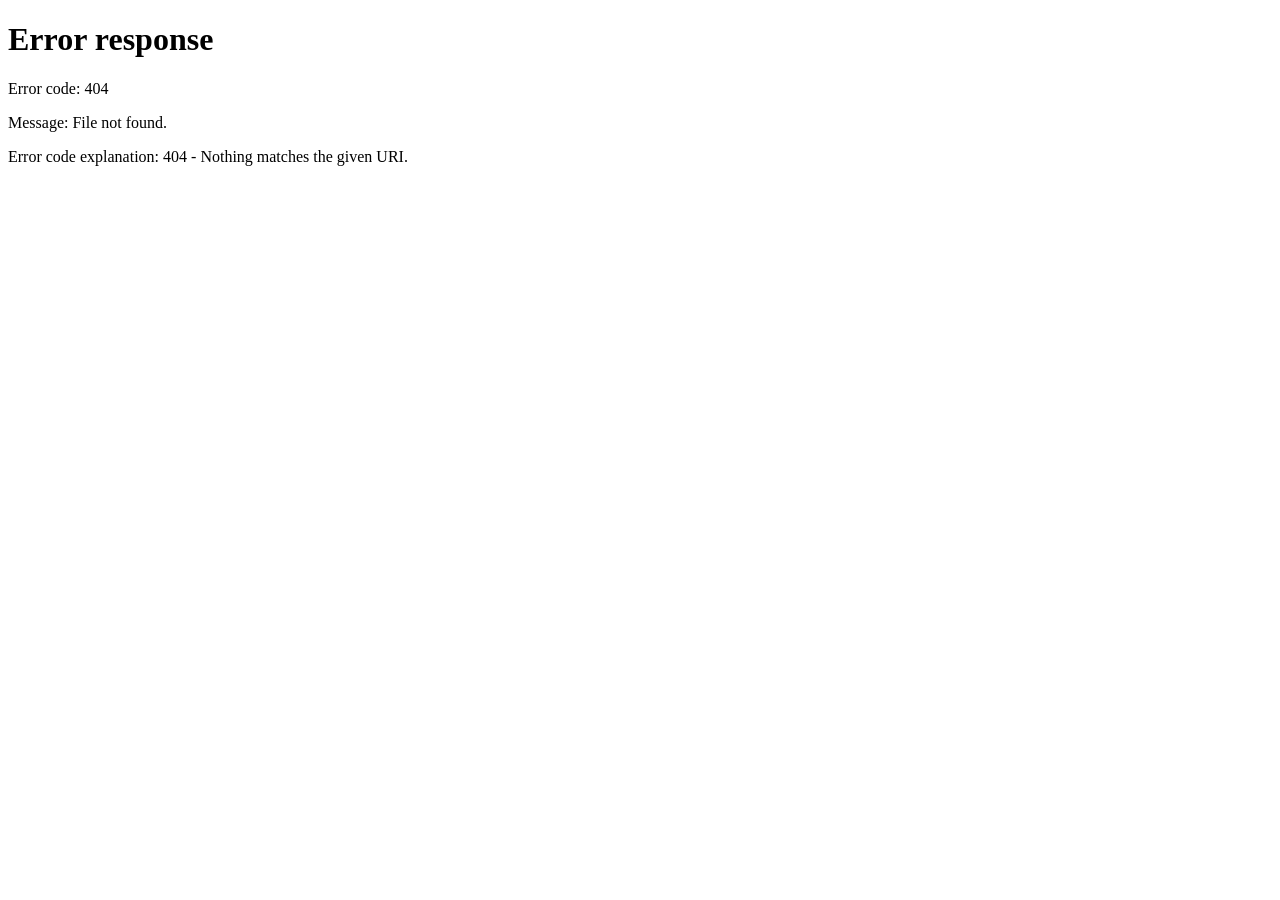
==== admin.html @ 036dee10 "INTIAL COMMIT" ====
<!DOCTYPE html>
<html lang="en">
<head>
  <meta charset="UTF-8" />
  <meta name="viewport" content="width=device-width, initial-scale=1.0"/>
  <title>NexaBank | Admin Dashboard</title>
  <link rel="stylesheet" href="admin.css" />
  <link href="https://fonts.googleapis.com/css2?family=Inter:wght@300;400;500;600;700&display=swap" rel="stylesheet"/>
</head>
<body>

  <!-- SIDEBAR -->
  <div class="sidebar">
    <div class="brand">
      <div class="logo">N</div>
      <span>NexaBank</span>
    </div>
    <div class="admin-badge">ADMIN PANEL</div>
    <div class="admin-name" id="adminName">Welcome, Admin</div>

    <nav>
      <button class="nav-btn active" onclick="showSection('dashboard', this)">📊 Dashboard</button>
      <button class="nav-btn" onclick="showSection('members', this)">👥 All Members</button>
      <button class="nav-btn" onclick="showSection('addMember', this)">➕ Add Member</button>
      <button class="nav-btn" onclick="showSection('deleteMember', this)">🗑️ Delete Member</button>
      <button class="nav-btn" onclick="showSection('searchMember', this)">🔍 Search Member</button>
      <button class="nav-btn" onclick="showSection('loans', this)">💰 Manage Loans</button>
      <button class="nav-btn" onclick="showSection('report', this)">📄 Branch Report</button>
    </nav>

    <button class="logout-btn" onclick="logout()">🚪 Logout</button>
  </div>

  <!-- MAIN CONTENT -->
  <div class="main">

    <!-- DASHBOARD SECTION -->
    <div id="dashboard" class="section active">
      <h2>Dashboard Overview</h2>
      <div class="cards">
        <div class="card purple">
          <p>Total Members</p>
          <h3 id="totalMembers">0</h3>
        </div>
        <div class="card blue">
          <p>Pending Loans</p>
          <h3 id="totalLoans">0</h3>
        </div>
        <div class="card green">
          <p>Total Transactions</p>
          <h3 id="totalTxns">0</h3>
        </div>
        <div class="card orange">
          <p>Total Admins</p>
          <h3>4</h3>
        </div>
      </div>
    </div>

    <!-- ALL MEMBERS SECTION -->
    <div id="members" class="section">
      <h2>All Member Accounts</h2>
      <div class="table-wrap">
        <table>
          <thead>
            <tr>
              <th>Name</th>
              <th>ID</th>
              <th>Balance (₹)</th>
            </tr>
          </thead>
          <tbody id="membersTable"></tbody>
        </table>
      </div>
    </div>

    <!-- ADD MEMBER SECTION -->
    <div id="addMember" class="section">
      <h2>Add New Member</h2>
      <div class="form-box">
        <div class="input-group">
          <label>Full Name</label>
          <input type="text" id="newName" placeholder="Enter member name" />
        </div>
        <div class="input-group">
          <label>Account ID</label>
          <input type="number" id="newId" placeholder="Enter unique ID" />
        </div>
        <div class="input-group">
          <label>Password</label>
          <input type="text" id="newPassword" placeholder="Set password" />
        </div>
        <div class="input-group">
          <label>Initial Balance (₹)</label>
          <input type="number" id="newBalance" placeholder="Enter starting balance" />
        </div>
        <button class="btn-action" onclick="handleAddMember()">Create Account</button>
        <p class="msg" id="addMsg"></p>
      </div>
    </div>

    <!-- DELETE MEMBER SECTION -->
    <div id="deleteMember" class="section">
      <h2>Delete Member Account</h2>
      <div class="form-box">
        <div class="input-group">
          <label>Member Account ID</label>
          <input type="number" id="deleteId" placeholder="Enter ID to delete" />
        </div>
        <button class="btn-action danger" onclick="handleDeleteMember()">Delete Account</button>
        <p class="msg" id="deleteMsg"></p>
      </div>
    </div>

    <!-- SEARCH SECTION -->
    <div id="searchMember" class="section">
      <h2>Search Member</h2>
      <div class="form-box">
        <div class="tab-group">
          <button class="tab active" onclick="switchSearch('id', this)">Search by ID</button>
          <button class="tab" onclick="switchSearch('name', this)">Search by Name</button>
        </div>
        <div id="searchById">
          <div class="input-group">
            <label>Account ID</label>
            <input type="number" id="searchId" placeholder="Enter account ID" />
          </div>
          <button class="btn-action" onclick="handleSearchById()">Search</button>
        </div>
        <div id="searchByName" class="hidden">
          <div class="input-group">
            <label>Member Name</label>
            <input type="text" id="searchName" placeholder="Enter member name" />
          </div>
          <button class="btn-action" onclick="handleSearchByName()">Search</button>
        </div>
        <div class="result-box" id="searchResult"></div>
      </div>
    </div>

    <!-- LOANS SECTION -->
    <div id="loans" class="section">
      <h2>Manage Loan Applications</h2>
      <div id="loansList"></div>
    </div>

    <!-- REPORT SECTION -->
    <div id="report" class="section">
      <h2>Branch Report</h2>
      <button class="btn-action" onclick="generateReport()">Generate Report</button>
      <div id="reportContent" style="margin-top:20px;"></div>
    </div>

  </div>

  <script src="bank.js"></script>
  <script>
    // ── ON PAGE LOAD ──
    window.onload = function () {
      const admin = getLoggedInAdmin();
      if (!admin) { window.location.href = 'index.html'; return; }
      document.getElementById('adminName').textContent = admin.name;
      document.getElementById('totalMembers').textContent = getAllMembers().length;
      document.getElementById('totalLoans').textContent = getAllLoans().length;
      document.getElementById('totalTxns').textContent = getAllTransactions().length;
      loadMembersTable();
    }

    // ── SECTION SWITCHING ──
    function showSection(id, btn) {
      document.querySelectorAll('.section').forEach(s => s.classList.remove('active'));
      document.querySelectorAll('.nav-btn').forEach(b => b.classList.remove('active'));
      document.getElementById(id).classList.add('active');
      btn.classList.add('active');
      if (id === 'loans') loadLoans();
    }

    // ── LOAD MEMBERS TABLE ──
    function loadMembersTable() {
      const tbody = document.getElementById('membersTable');
      tbody.innerHTML = '';
      getAllMembers().forEach(m => {
        tbody.innerHTML += `<tr>
          <td>${m.name}</td>
          <td>${m.id}</td>
          <td>₹${m.balance.toLocaleString()}</td>
        </tr>`;
      });
    }

    // ── ADD MEMBER ──
    function handleAddMember() {
      const name = document.getElementById('newName').value;
      const id = document.getElementById('newId').value;
      const password = document.getElementById('newPassword').value;
      const balance = document.getElementById('newBalance').value;
      const msg = document.getElementById('addMsg');

      if (!name || !id || !password || !balance) {
        showMsg(msg, 'All fields are required!', false); return;
      }
      const result = createMember(name, id, password, balance);
      if (result.success) {
        showMsg(msg, 'Member account created successfully!', true);
        document.getElementById('totalMembers').textContent = getAllMembers().length;
      } else {
        showMsg(msg, result.msg, false);
      }
    }

    // ── DELETE MEMBER ──
    function handleDeleteMember() {
      const id = document.getElementById('deleteId').value;
      const msg = document.getElementById('deleteMsg');
      if (!id) { showMsg(msg, 'Please enter an ID!', false); return; }
      const result = deleteMember(id);
      if (result.success) {
        showMsg(msg, 'Account deleted successfully!', true);
        document.getElementById('totalMembers').textContent = getAllMembers().length;
      } else {
        showMsg(msg, result.msg, false);
      }
    }

    // ── SEARCH ──
    function switchSearch(type, btn) {
      document.querySelectorAll('.tab').forEach(t => t.classList.remove('active'));
      btn.classList.add('active');
      document.getElementById('searchById').classList.add('hidden');
      document.getElementById('searchByName').classList.add('hidden');
      document.getElementById('search' + (type === 'id' ? 'ById' : 'ByName')).classList.remove('hidden');
      document.getElementById('searchResult').innerHTML = '';
    }

    function handleSearchById() {
      const id = document.getElementById('searchId').value;
      const m = searchById(id);
      const box = document.getElementById('searchResult');
      if (m) {
        box.innerHTML = `<div class="result-card">
          <p><span>Name:</span> ${m.name}</p>
          <p><span>ID:</span> ${m.id}</p>
          <p><span>Balance:</span> ₹${m.balance.toLocaleString()}</p>
        </div>`;
      } else {
        box.innerHTML = `<p class="error-msg">No account found with this ID.</p>`;
      }
    }

    function handleSearchByName() {
      const name = document.getElementById('searchName').value;
      const m = searchByName(name);
      const box = document.getElementById('searchResult');
      if (m) {
        box.innerHTML = `<div class="result-card">
          <p><span>Name:</span> ${m.name}</p>
          <p><span>ID:</span> ${m.id}</p>
          <p><span>Balance:</span> ₹${m.balance.toLocaleString()}</p>
        </div>`;
      } else {
        box.innerHTML = `<p class="error-msg">No account found with this name.</p>`;
      }
    }

    // ── LOANS ──
    function loadLoans() {
      const loans = getAllLoans();
      const box = document.getElementById('loansList');
      if (loans.length === 0) {
        box.innerHTML = '<p class="empty-msg">No pending loan applications.</p>'; return;
      }
      box.innerHTML = loans.map(l => `
        <div class="loan-card">
          <div>
            <p class="loan-name">${l.name}</p>
            <p class="loan-detail">ID: ${l.id} &nbsp;|&nbsp; Amount: ₹${l.amount.toLocaleString()}</p>
          </div>
          <div class="loan-actions">
            <button class="btn-approve" onclick="handleApproveLoan(${l.id})">Approve</button>
            <button class="btn-reject" onclick="handleRejectLoan(${l.id})">Reject</button>
          </div>
        </div>`).join('');
    }

    function handleApproveLoan(id) {
      const result = approveLoan(id);
      alert(result.success ? 'Loan approved! Balance updated.' : result.msg);
      loadLoans();
      document.getElementById('totalLoans').textContent = getAllLoans().length;
    }

    function handleRejectLoan(id) {
      const result = rejectLoan(id);
      alert(result.success ? 'Loan application rejected.' : result.msg);
      loadLoans();
      document.getElementById('totalLoans').textContent = getAllLoans().length;
    }

    // ── REPORT ──
    function generateReport() {
      const members = getAllMembers();
      const loans = getAllLoans();
      const txns = getAllTransactions();
      let html = `<h3>Members (${members.length})</h3><div class="table-wrap"><table>
        <thead><tr><th>Name</th><th>ID</th><th>Balance</th></tr></thead><tbody>
        ${members.map(m => `<tr><td>${m.name}</td><td>${m.id}</td><td>₹${m.balance.toLocaleString()}</td></tr>`).join('')}
        </tbody></table></div>
        <h3 style="margin-top:24px;">Pending Loans (${loans.length})</h3>
        ${loans.length === 0 ? '<p class="empty-msg">None</p>' : loans.map(l => `<div class="result-card"><p>${l.name} — ₹${l.amount.toLocaleString()}</p></div>`).join('')}
        <h3 style="margin-top:24px;">Transactions (${txns.length})</h3>
        ${txns.length === 0 ? '<p class="empty-msg">None</p>' : txns.map(t => `<div class="result-card"><p>${t.sender_name} → ${t.receiver_name} : ₹${t.amount.toLocaleString()}</p></div>`).join('')}`;
      document.getElementById('reportContent').innerHTML = html;
    }

    // ── HELPERS ──
    function showMsg(el, text, success) {
      el.textContent = text;
      el.style.color = success ? '#4ade80' : '#f87171';
    }

    function logout() {
  sessionStorage.removeItem('loggedInAdmin'); // only remove login, keep data
  window.location.href = 'front_page.html';
    }
  </script>
</body>
</html>
---- admin.css ----
* { margin: 0; padding: 0; box-sizing: border-box; }

body {
  display: flex;
  min-height: 100vh;
  font-family: 'Inter', sans-serif;
  background: #0d0d0d;
  color: #fff;
}

/* ── SIDEBAR ── */
.sidebar {
  width: 240px;
  min-height: 100vh;
  background: #111;
  border-right: 1px solid #1e1e1e;
  display: flex;
  flex-direction: column;
  padding: 28px 16px;
  gap: 8px;
  position: fixed;
  top: 0; left: 0; bottom: 0;
}

.brand {
  display: flex;
  align-items: center;
  gap: 10px;
  margin-bottom: 16px;
  font-size: 18px;
  font-weight: 700;
}

.logo {
  width: 34px; height: 34px;
  background: linear-gradient(135deg, #6366f1, #8b5cf6);
  border-radius: 8px;
  display: flex; align-items: center; justify-content: center;
  font-weight: 700; font-size: 16px;
}

.admin-badge {
  font-size: 10px;
  font-weight: 600;
  letter-spacing: 2px;
  color: #6366f1;
  background: rgba(99,102,241,0.1);
  border-radius: 6px;
  padding: 4px 10px;
  margin-bottom: 4px;
  text-align: center;
}

.admin-name {
  font-size: 12px;
  color: #64748b;
  margin-bottom: 16px;
  text-align: center;
}

nav { display: flex; flex-direction: column; gap: 4px; flex: 1; }

.nav-btn {
  background: transparent;
  border: none;
  color: #64748b;
  padding: 10px 14px;
  border-radius: 8px;
  text-align: left;
  font-size: 13px;
  font-family: 'Inter', sans-serif;
  cursor: pointer;
  transition: all 0.2s;
}

.nav-btn:hover { background: #1a1a1a; color: #fff; }
.nav-btn.active { background: rgba(99,102,241,0.15); color: #a78bfa; font-weight: 600; }

.logout-btn {
  background: transparent;
  border: 1px solid #2a2a2a;
  color: #ef4444;
  padding: 10px 14px;
  border-radius: 8px;
  font-size: 13px;
  font-family: 'Inter', sans-serif;
  cursor: pointer;
  transition: all 0.2s;
}
.logout-btn:hover { background: rgba(239,68,68,0.1); }

/* ── MAIN ── */
.main {
  margin-left: 240px;
  flex: 1;
  padding: 36px;
}

.section { display: none; }
.section.active { display: block; }

.section h2 {
  font-size: 22px;
  font-weight: 700;
  margin-bottom: 24px;
  color: #f1f5f9;
}

/* ── CARDS ── */
.cards {
  display: grid;
  grid-template-columns: repeat(4, 1fr);
  gap: 16px;
  margin-bottom: 28px;
}

.card {
  padding: 22px 20px;
  border-radius: 14px;
  border: 1px solid #1e1e1e;
}

.card p { font-size: 12px; color: #64748b; margin-bottom: 8px; }
.card h3 { font-size: 32px; font-weight: 700; }

.card.purple { background: rgba(99,102,241,0.08); }
.card.purple h3 { color: #818cf8; }
.card.blue { background: rgba(59,130,246,0.08); }
.card.blue h3 { color: #60a5fa; }
.card.green { background: rgba(74,222,128,0.08); }
.card.green h3 { color: #4ade80; }
.card.orange { background: rgba(251,146,60,0.08); }
.card.orange h3 { color: #fb923c; }

/* ── TABLE ── */
.table-wrap {
  background: #111;
  border: 1px solid #1e1e1e;
  border-radius: 12px;
  overflow: hidden;
}

table { width: 100%; border-collapse: collapse; }
thead { background: #1a1a1a; }
th { padding: 12px 16px; text-align: left; font-size: 12px; color: #64748b; font-weight: 600; letter-spacing: 0.5px; }
td { padding: 12px 16px; font-size: 13px; border-top: 1px solid #1a1a1a; color: #cbd5e1; }
tr:hover td { background: #141414; }

/* ── FORM BOX ── */
.form-box {
  background: #111;
  border: 1px solid #1e1e1e;
  border-radius: 14px;
  padding: 28px;
  max-width: 480px;
  display: flex;
  flex-direction: column;
  gap: 16px;
}

.input-group { display: flex; flex-direction: column; gap: 6px; }
.input-group label { font-size: 12px; color: #94a3b8; font-weight: 500; }
.input-group input {
  background: #1a1a1a;
  border: 1px solid #2a2a2a;
  border-radius: 8px;
  padding: 11px 14px;
  color: #fff;
  font-size: 13px;
  font-family: 'Inter', sans-serif;
  outline: none;
  transition: border-color 0.2s;
}
.input-group input:focus { border-color: #6366f1; }
.input-group input::placeholder { color: #3f3f46; }

.btn-action {
  padding: 12px 20px;
  background: linear-gradient(135deg, #6366f1, #8b5cf6);
  border: none;
  border-radius: 8px;
  color: #fff;
  font-size: 14px;
  font-weight: 600;
  cursor: pointer;
  font-family: 'Inter', sans-serif;
  transition: opacity 0.2s;
}
.btn-action:hover { opacity: 0.88; }
.btn-action.danger { background: linear-gradient(135deg, #ef4444, #dc2626); }

.msg { font-size: 13px; }

/* ── SEARCH ── */
.tab-group { display: flex; background: #1a1a1a; border-radius: 8px; padding: 3px; gap: 3px; margin-bottom: 16px; }
.tab { flex: 1; padding: 8px; border: none; border-radius: 6px; background: transparent; color: #64748b; font-size: 13px; cursor: pointer; font-family: 'Inter', sans-serif; transition: all 0.2s; }
.tab.active { background: linear-gradient(135deg, #6366f1, #8b5cf6); color: #fff; }
.hidden { display: none; }

.result-box { margin-top: 16px; }
.result-card {
  background: #1a1a1a;
  border: 1px solid #2a2a2a;
  border-radius: 10px;
  padding: 16px 20px;
  font-size: 14px;
  line-height: 2;
}
.result-card span { color: #64748b; font-size: 12px; }
.error-msg { color: #f87171; font-size: 13px; }
.empty-msg { color: #64748b; font-size: 13px; }

/* ── LOANS ── */
.loan-card {
  display: flex;
  justify-content: space-between;
  align-items: center;
  background: #111;
  border: 1px solid #1e1e1e;
  border-radius: 12px;
  padding: 18px 20px;
  margin-bottom: 10px;
}
.loan-name { font-size: 14px; font-weight: 600; margin-bottom: 4px; }
.loan-detail { font-size: 12px; color: #64748b; }
.loan-actions { display: flex; gap: 10px; }

.btn-approve {
  padding: 8px 16px;
  background: rgba(74,222,128,0.1);
  border: 1px solid #4ade80;
  border-radius: 7px;
  color: #4ade80;
  font-size: 13px;
  cursor: pointer;
  font-family: 'Inter', sans-serif;
  transition: background 0.2s;
}
.btn-approve:hover { background: rgba(74,222,128,0.2); }

.btn-reject {
  padding: 8px 16px;
  background: rgba(239,68,68,0.1);
  border: 1px solid #ef4444;
  border-radius: 7px;
  color: #ef4444;
  font-size: 13px;
  cursor: pointer;
  font-family: 'Inter', sans-serif;
  transition: background 0.2s;
}
.btn-reject:hover { background: rgba(239,68,68,0.2); }
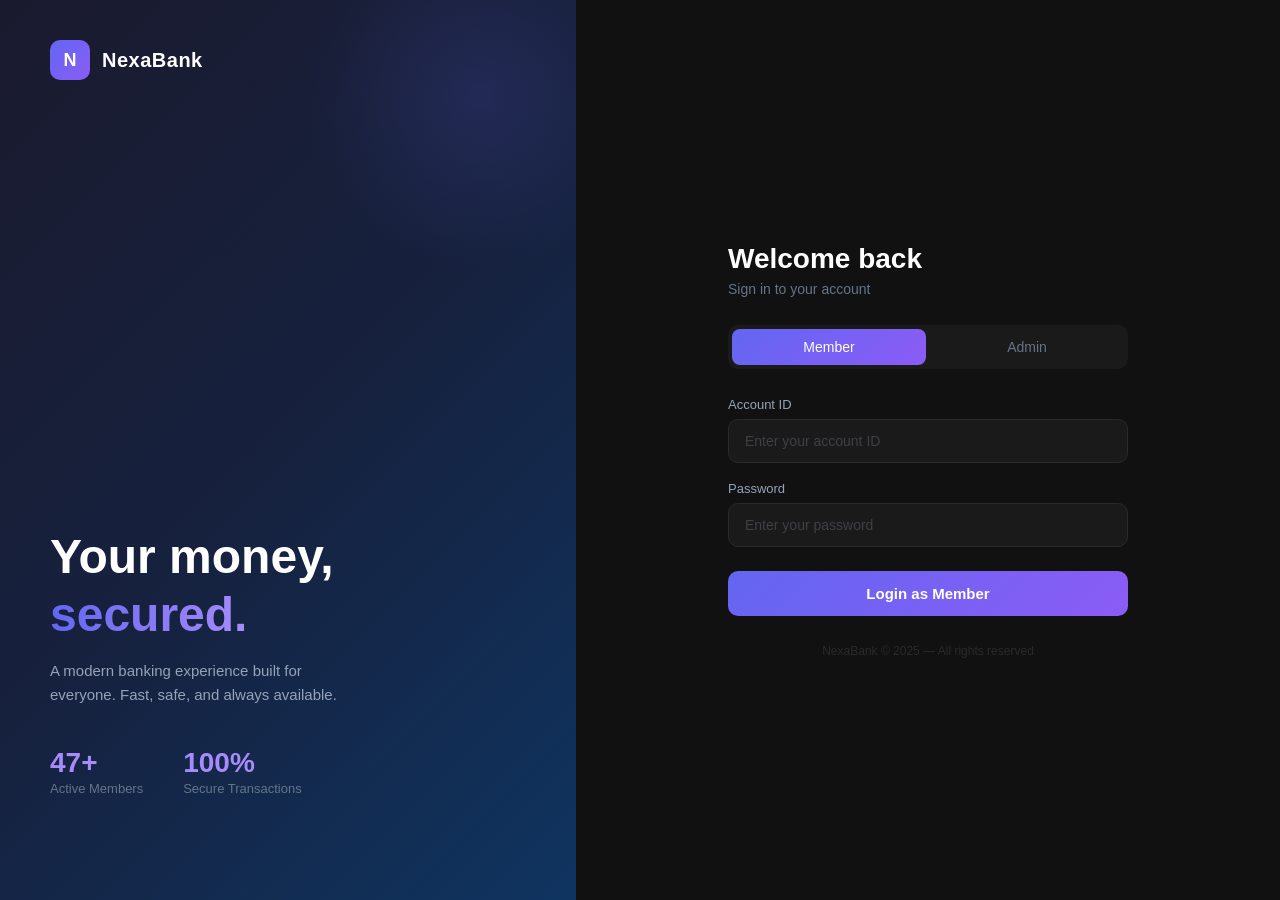
==== commit 5a0953bd: "Rename front_page to index for GitHub Pages" ====
--- a/admin.html
+++ b/admin.html
@@ -1,327 +1,327 @@
-<!DOCTYPE html>
-<html lang="en">
-<head>
-  <meta charset="UTF-8" />
-  <meta name="viewport" content="width=device-width, initial-scale=1.0"/>
-  <title>NexaBank | Admin Dashboard</title>
-  <link rel="stylesheet" href="admin.css" />
-  <link href="https://fonts.googleapis.com/css2?family=Inter:wght@300;400;500;600;700&display=swap" rel="stylesheet"/>
-</head>
-<body>
-
-  <!-- SIDEBAR -->
-  <div class="sidebar">
-    <div class="brand">
-      <div class="logo">N</div>
-      <span>NexaBank</span>
-    </div>
-    <div class="admin-badge">ADMIN PANEL</div>
-    <div class="admin-name" id="adminName">Welcome, Admin</div>
-
-    <nav>
-      <button class="nav-btn active" onclick="showSection('dashboard', this)">📊 Dashboard</button>
-      <button class="nav-btn" onclick="showSection('members', this)">👥 All Members</button>
-      <button class="nav-btn" onclick="showSection('addMember', this)">➕ Add Member</button>
-      <button class="nav-btn" onclick="showSection('deleteMember', this)">🗑️ Delete Member</button>
-      <button class="nav-btn" onclick="showSection('searchMember', this)">🔍 Search Member</button>
-      <button class="nav-btn" onclick="showSection('loans', this)">💰 Manage Loans</button>
-      <button class="nav-btn" onclick="showSection('report', this)">📄 Branch Report</button>
-    </nav>
-
-    <button class="logout-btn" onclick="logout()">🚪 Logout</button>
-  </div>
-
-  <!-- MAIN CONTENT -->
-  <div class="main">
-
-    <!-- DASHBOARD SECTION -->
-    <div id="dashboard" class="section active">
-      <h2>Dashboard Overview</h2>
-      <div class="cards">
-        <div class="card purple">
-          <p>Total Members</p>
-          <h3 id="totalMembers">0</h3>
-        </div>
-        <div class="card blue">
-          <p>Pending Loans</p>
-          <h3 id="totalLoans">0</h3>
-        </div>
-        <div class="card green">
-          <p>Total Transactions</p>
-          <h3 id="totalTxns">0</h3>
-        </div>
-        <div class="card orange">
-          <p>Total Admins</p>
-          <h3>4</h3>
-        </div>
-      </div>
-    </div>
-
-    <!-- ALL MEMBERS SECTION -->
-    <div id="members" class="section">
-      <h2>All Member Accounts</h2>
-      <div class="table-wrap">
-        <table>
-          <thead>
-            <tr>
-              <th>Name</th>
-              <th>ID</th>
-              <th>Balance (₹)</th>
-            </tr>
-          </thead>
-          <tbody id="membersTable"></tbody>
-        </table>
-      </div>
-    </div>
-
-    <!-- ADD MEMBER SECTION -->
-    <div id="addMember" class="section">
-      <h2>Add New Member</h2>
-      <div class="form-box">
-        <div class="input-group">
-          <label>Full Name</label>
-          <input type="text" id="newName" placeholder="Enter member name" />
-        </div>
-        <div class="input-group">
-          <label>Account ID</label>
-          <input type="number" id="newId" placeholder="Enter unique ID" />
-        </div>
-        <div class="input-group">
-          <label>Password</label>
-          <input type="text" id="newPassword" placeholder="Set password" />
-        </div>
-        <div class="input-group">
-          <label>Initial Balance (₹)</label>
-          <input type="number" id="newBalance" placeholder="Enter starting balance" />
-        </div>
-        <button class="btn-action" onclick="handleAddMember()">Create Account</button>
-        <p class="msg" id="addMsg"></p>
-      </div>
-    </div>
-
-    <!-- DELETE MEMBER SECTION -->
-    <div id="deleteMember" class="section">
-      <h2>Delete Member Account</h2>
-      <div class="form-box">
-        <div class="input-group">
-          <label>Member Account ID</label>
-          <input type="number" id="deleteId" placeholder="Enter ID to delete" />
-        </div>
-        <button class="btn-action danger" onclick="handleDeleteMember()">Delete Account</button>
-        <p class="msg" id="deleteMsg"></p>
-      </div>
-    </div>
-
-    <!-- SEARCH SECTION -->
-    <div id="searchMember" class="section">
-      <h2>Search Member</h2>
-      <div class="form-box">
-        <div class="tab-group">
-          <button class="tab active" onclick="switchSearch('id', this)">Search by ID</button>
-          <button class="tab" onclick="switchSearch('name', this)">Search by Name</button>
-        </div>
-        <div id="searchById">
-          <div class="input-group">
-            <label>Account ID</label>
-            <input type="number" id="searchId" placeholder="Enter account ID" />
-          </div>
-          <button class="btn-action" onclick="handleSearchById()">Search</button>
-        </div>
-        <div id="searchByName" class="hidden">
-          <div class="input-group">
-            <label>Member Name</label>
-            <input type="text" id="searchName" placeholder="Enter member name" />
-          </div>
-          <button class="btn-action" onclick="handleSearchByName()">Search</button>
-        </div>
-        <div class="result-box" id="searchResult"></div>
-      </div>
-    </div>
-
-    <!-- LOANS SECTION -->
-    <div id="loans" class="section">
-      <h2>Manage Loan Applications</h2>
-      <div id="loansList"></div>
-    </div>
-
-    <!-- REPORT SECTION -->
-    <div id="report" class="section">
-      <h2>Branch Report</h2>
-      <button class="btn-action" onclick="generateReport()">Generate Report</button>
-      <div id="reportContent" style="margin-top:20px;"></div>
-    </div>
-
-  </div>
-
-  <script src="bank.js"></script>
-  <script>
-    // ── ON PAGE LOAD ──
-    window.onload = function () {
-      const admin = getLoggedInAdmin();
-      if (!admin) { window.location.href = 'index.html'; return; }
-      document.getElementById('adminName').textContent = admin.name;
-      document.getElementById('totalMembers').textContent = getAllMembers().length;
-      document.getElementById('totalLoans').textContent = getAllLoans().length;
-      document.getElementById('totalTxns').textContent = getAllTransactions().length;
-      loadMembersTable();
-    }
-
-    // ── SECTION SWITCHING ──
-    function showSection(id, btn) {
-      document.querySelectorAll('.section').forEach(s => s.classList.remove('active'));
-      document.querySelectorAll('.nav-btn').forEach(b => b.classList.remove('active'));
-      document.getElementById(id).classList.add('active');
-      btn.classList.add('active');
-      if (id === 'loans') loadLoans();
-    }
-
-    // ── LOAD MEMBERS TABLE ──
-    function loadMembersTable() {
-      const tbody = document.getElementById('membersTable');
-      tbody.innerHTML = '';
-      getAllMembers().forEach(m => {
-        tbody.innerHTML += `<tr>
-          <td>${m.name}</td>
-          <td>${m.id}</td>
-          <td>₹${m.balance.toLocaleString()}</td>
-        </tr>`;
-      });
-    }
-
-    // ── ADD MEMBER ──
-    function handleAddMember() {
-      const name = document.getElementById('newName').value;
-      const id = document.getElementById('newId').value;
-      const password = document.getElementById('newPassword').value;
-      const balance = document.getElementById('newBalance').value;
-      const msg = document.getElementById('addMsg');
-
-      if (!name || !id || !password || !balance) {
-        showMsg(msg, 'All fields are required!', false); return;
-      }
-      const result = createMember(name, id, password, balance);
-      if (result.success) {
-        showMsg(msg, 'Member account created successfully!', true);
-        document.getElementById('totalMembers').textContent = getAllMembers().length;
-      } else {
-        showMsg(msg, result.msg, false);
-      }
-    }
-
-    // ── DELETE MEMBER ──
-    function handleDeleteMember() {
-      const id = document.getElementById('deleteId').value;
-      const msg = document.getElementById('deleteMsg');
-      if (!id) { showMsg(msg, 'Please enter an ID!', false); return; }
-      const result = deleteMember(id);
-      if (result.success) {
-        showMsg(msg, 'Account deleted successfully!', true);
-        document.getElementById('totalMembers').textContent = getAllMembers().length;
-      } else {
-        showMsg(msg, result.msg, false);
-      }
-    }
-
-    // ── SEARCH ──
-    function switchSearch(type, btn) {
-      document.querySelectorAll('.tab').forEach(t => t.classList.remove('active'));
-      btn.classList.add('active');
-      document.getElementById('searchById').classList.add('hidden');
-      document.getElementById('searchByName').classList.add('hidden');
-      document.getElementById('search' + (type === 'id' ? 'ById' : 'ByName')).classList.remove('hidden');
-      document.getElementById('searchResult').innerHTML = '';
-    }
-
-    function handleSearchById() {
-      const id = document.getElementById('searchId').value;
-      const m = searchById(id);
-      const box = document.getElementById('searchResult');
-      if (m) {
-        box.innerHTML = `<div class="result-card">
-          <p><span>Name:</span> ${m.name}</p>
-          <p><span>ID:</span> ${m.id}</p>
-          <p><span>Balance:</span> ₹${m.balance.toLocaleString()}</p>
-        </div>`;
-      } else {
-        box.innerHTML = `<p class="error-msg">No account found with this ID.</p>`;
-      }
-    }
-
-    function handleSearchByName() {
-      const name = document.getElementById('searchName').value;
-      const m = searchByName(name);
-      const box = document.getElementById('searchResult');
-      if (m) {
-        box.innerHTML = `<div class="result-card">
-          <p><span>Name:</span> ${m.name}</p>
-          <p><span>ID:</span> ${m.id}</p>
-          <p><span>Balance:</span> ₹${m.balance.toLocaleString()}</p>
-        </div>`;
-      } else {
-        box.innerHTML = `<p class="error-msg">No account found with this name.</p>`;
-      }
-    }
-
-    // ── LOANS ──
-    function loadLoans() {
-      const loans = getAllLoans();
-      const box = document.getElementById('loansList');
-      if (loans.length === 0) {
-        box.innerHTML = '<p class="empty-msg">No pending loan applications.</p>'; return;
-      }
-      box.innerHTML = loans.map(l => `
-        <div class="loan-card">
-          <div>
-            <p class="loan-name">${l.name}</p>
-            <p class="loan-detail">ID: ${l.id} &nbsp;|&nbsp; Amount: ₹${l.amount.toLocaleString()}</p>
-          </div>
-          <div class="loan-actions">
-            <button class="btn-approve" onclick="handleApproveLoan(${l.id})">Approve</button>
-            <button class="btn-reject" onclick="handleRejectLoan(${l.id})">Reject</button>
-          </div>
-        </div>`).join('');
-    }
-
-    function handleApproveLoan(id) {
-      const result = approveLoan(id);
-      alert(result.success ? 'Loan approved! Balance updated.' : result.msg);
-      loadLoans();
-      document.getElementById('totalLoans').textContent = getAllLoans().length;
-    }
-
-    function handleRejectLoan(id) {
-      const result = rejectLoan(id);
-      alert(result.success ? 'Loan application rejected.' : result.msg);
-      loadLoans();
-      document.getElementById('totalLoans').textContent = getAllLoans().length;
-    }
-
-    // ── REPORT ──
-    function generateReport() {
-      const members = getAllMembers();
-      const loans = getAllLoans();
-      const txns = getAllTransactions();
-      let html = `<h3>Members (${members.length})</h3><div class="table-wrap"><table>
-        <thead><tr><th>Name</th><th>ID</th><th>Balance</th></tr></thead><tbody>
-        ${members.map(m => `<tr><td>${m.name}</td><td>${m.id}</td><td>₹${m.balance.toLocaleString()}</td></tr>`).join('')}
-        </tbody></table></div>
-        <h3 style="margin-top:24px;">Pending Loans (${loans.length})</h3>
-        ${loans.length === 0 ? '<p class="empty-msg">None</p>' : loans.map(l => `<div class="result-card"><p>${l.name} — ₹${l.amount.toLocaleString()}</p></div>`).join('')}
-        <h3 style="margin-top:24px;">Transactions (${txns.length})</h3>
-        ${txns.length === 0 ? '<p class="empty-msg">None</p>' : txns.map(t => `<div class="result-card"><p>${t.sender_name} → ${t.receiver_name} : ₹${t.amount.toLocaleString()}</p></div>`).join('')}`;
-      document.getElementById('reportContent').innerHTML = html;
-    }
-
-    // ── HELPERS ──
-    function showMsg(el, text, success) {
-      el.textContent = text;
-      el.style.color = success ? '#4ade80' : '#f87171';
-    }
-
-    function logout() {
-  sessionStorage.removeItem('loggedInAdmin'); // only remove login, keep data
-  window.location.href = 'front_page.html';
-    }
-  </script>
-</body>
+<!DOCTYPE html>
+<html lang="en">
+<head>
+  <meta charset="UTF-8" />
+  <meta name="viewport" content="width=device-width, initial-scale=1.0"/>
+  <title>NexaBank | Admin Dashboard</title>
+  <link rel="stylesheet" href="admin.css" />
+  <link href="https://fonts.googleapis.com/css2?family=Inter:wght@300;400;500;600;700&display=swap" rel="stylesheet"/>
+</head>
+<body>
+
+  <!-- SIDEBAR -->
+  <div class="sidebar">
+    <div class="brand">
+      <div class="logo">N</div>
+      <span>NexaBank</span>
+    </div>
+    <div class="admin-badge">ADMIN PANEL</div>
+    <div class="admin-name" id="adminName">Welcome, Admin</div>
+
+    <nav>
+      <button class="nav-btn active" onclick="showSection('dashboard', this)">📊 Dashboard</button>
+      <button class="nav-btn" onclick="showSection('members', this)">👥 All Members</button>
+      <button class="nav-btn" onclick="showSection('addMember', this)">➕ Add Member</button>
+      <button class="nav-btn" onclick="showSection('deleteMember', this)">🗑️ Delete Member</button>
+      <button class="nav-btn" onclick="showSection('searchMember', this)">🔍 Search Member</button>
+      <button class="nav-btn" onclick="showSection('loans', this)">💰 Manage Loans</button>
+      <button class="nav-btn" onclick="showSection('report', this)">📄 Branch Report</button>
+    </nav>
+
+    <button class="logout-btn" onclick="logout()">🚪 Logout</button>
+  </div>
+
+  <!-- MAIN CONTENT -->
+  <div class="main">
+
+    <!-- DASHBOARD SECTION -->
+    <div id="dashboard" class="section active">
+      <h2>Dashboard Overview</h2>
+      <div class="cards">
+        <div class="card purple">
+          <p>Total Members</p>
+          <h3 id="totalMembers">0</h3>
+        </div>
+        <div class="card blue">
+          <p>Pending Loans</p>
+          <h3 id="totalLoans">0</h3>
+        </div>
+        <div class="card green">
+          <p>Total Transactions</p>
+          <h3 id="totalTxns">0</h3>
+        </div>
+        <div class="card orange">
+          <p>Total Admins</p>
+          <h3>4</h3>
+        </div>
+      </div>
+    </div>
+
+    <!-- ALL MEMBERS SECTION -->
+    <div id="members" class="section">
+      <h2>All Member Accounts</h2>
+      <div class="table-wrap">
+        <table>
+          <thead>
+            <tr>
+              <th>Name</th>
+              <th>ID</th>
+              <th>Balance (₹)</th>
+            </tr>
+          </thead>
+          <tbody id="membersTable"></tbody>
+        </table>
+      </div>
+    </div>
+
+    <!-- ADD MEMBER SECTION -->
+    <div id="addMember" class="section">
+      <h2>Add New Member</h2>
+      <div class="form-box">
+        <div class="input-group">
+          <label>Full Name</label>
+          <input type="text" id="newName" placeholder="Enter member name" />
+        </div>
+        <div class="input-group">
+          <label>Account ID</label>
+          <input type="number" id="newId" placeholder="Enter unique ID" />
+        </div>
+        <div class="input-group">
+          <label>Password</label>
+          <input type="text" id="newPassword" placeholder="Set password" />
+        </div>
+        <div class="input-group">
+          <label>Initial Balance (₹)</label>
+          <input type="number" id="newBalance" placeholder="Enter starting balance" />
+        </div>
+        <button class="btn-action" onclick="handleAddMember()">Create Account</button>
+        <p class="msg" id="addMsg"></p>
+      </div>
+    </div>
+
+    <!-- DELETE MEMBER SECTION -->
+    <div id="deleteMember" class="section">
+      <h2>Delete Member Account</h2>
+      <div class="form-box">
+        <div class="input-group">
+          <label>Member Account ID</label>
+          <input type="number" id="deleteId" placeholder="Enter ID to delete" />
+        </div>
+        <button class="btn-action danger" onclick="handleDeleteMember()">Delete Account</button>
+        <p class="msg" id="deleteMsg"></p>
+      </div>
+    </div>
+
+    <!-- SEARCH SECTION -->
+    <div id="searchMember" class="section">
+      <h2>Search Member</h2>
+      <div class="form-box">
+        <div class="tab-group">
+          <button class="tab active" onclick="switchSearch('id', this)">Search by ID</button>
+          <button class="tab" onclick="switchSearch('name', this)">Search by Name</button>
+        </div>
+        <div id="searchById">
+          <div class="input-group">
+            <label>Account ID</label>
+            <input type="number" id="searchId" placeholder="Enter account ID" />
+          </div>
+          <button class="btn-action" onclick="handleSearchById()">Search</button>
+        </div>
+        <div id="searchByName" class="hidden">
+          <div class="input-group">
+            <label>Member Name</label>
+            <input type="text" id="searchName" placeholder="Enter member name" />
+          </div>
+          <button class="btn-action" onclick="handleSearchByName()">Search</button>
+        </div>
+        <div class="result-box" id="searchResult"></div>
+      </div>
+    </div>
+
+    <!-- LOANS SECTION -->
+    <div id="loans" class="section">
+      <h2>Manage Loan Applications</h2>
+      <div id="loansList"></div>
+    </div>
+
+    <!-- REPORT SECTION -->
+    <div id="report" class="section">
+      <h2>Branch Report</h2>
+      <button class="btn-action" onclick="generateReport()">Generate Report</button>
+      <div id="reportContent" style="margin-top:20px;"></div>
+    </div>
+
+  </div>
+
+  <script src="bank.js"></script>
+  <script>
+    // ── ON PAGE LOAD ──
+    window.onload = function () {
+      const admin = getLoggedInAdmin();
+      if (!admin) { window.location.href = 'index.html'; return; }
+      document.getElementById('adminName').textContent = admin.name;
+      document.getElementById('totalMembers').textContent = getAllMembers().length;
+      document.getElementById('totalLoans').textContent = getAllLoans().length;
+      document.getElementById('totalTxns').textContent = getAllTransactions().length;
+      loadMembersTable();
+    }
+
+    // ── SECTION SWITCHING ──
+    function showSection(id, btn) {
+      document.querySelectorAll('.section').forEach(s => s.classList.remove('active'));
+      document.querySelectorAll('.nav-btn').forEach(b => b.classList.remove('active'));
+      document.getElementById(id).classList.add('active');
+      btn.classList.add('active');
+      if (id === 'loans') loadLoans();
+    }
+
+    // ── LOAD MEMBERS TABLE ──
+    function loadMembersTable() {
+      const tbody = document.getElementById('membersTable');
+      tbody.innerHTML = '';
+      getAllMembers().forEach(m => {
+        tbody.innerHTML += `<tr>
+          <td>${m.name}</td>
+          <td>${m.id}</td>
+          <td>₹${m.balance.toLocaleString()}</td>
+        </tr>`;
+      });
+    }
+
+    // ── ADD MEMBER ──
+    function handleAddMember() {
+      const name = document.getElementById('newName').value;
+      const id = document.getElementById('newId').value;
+      const password = document.getElementById('newPassword').value;
+      const balance = document.getElementById('newBalance').value;
+      const msg = document.getElementById('addMsg');
+
+      if (!name || !id || !password || !balance) {
+        showMsg(msg, 'All fields are required!', false); return;
+      }
+      const result = createMember(name, id, password, balance);
+      if (result.success) {
+        showMsg(msg, 'Member account created successfully!', true);
+        document.getElementById('totalMembers').textContent = getAllMembers().length;
+      } else {
+        showMsg(msg, result.msg, false);
+      }
+    }
+
+    // ── DELETE MEMBER ──
+    function handleDeleteMember() {
+      const id = document.getElementById('deleteId').value;
+      const msg = document.getElementById('deleteMsg');
+      if (!id) { showMsg(msg, 'Please enter an ID!', false); return; }
+      const result = deleteMember(id);
+      if (result.success) {
+        showMsg(msg, 'Account deleted successfully!', true);
+        document.getElementById('totalMembers').textContent = getAllMembers().length;
+      } else {
+        showMsg(msg, result.msg, false);
+      }
+    }
+
+    // ── SEARCH ──
+    function switchSearch(type, btn) {
+      document.querySelectorAll('.tab').forEach(t => t.classList.remove('active'));
+      btn.classList.add('active');
+      document.getElementById('searchById').classList.add('hidden');
+      document.getElementById('searchByName').classList.add('hidden');
+      document.getElementById('search' + (type === 'id' ? 'ById' : 'ByName')).classList.remove('hidden');
+      document.getElementById('searchResult').innerHTML = '';
+    }
+
+    function handleSearchById() {
+      const id = document.getElementById('searchId').value;
+      const m = searchById(id);
+      const box = document.getElementById('searchResult');
+      if (m) {
+        box.innerHTML = `<div class="result-card">
+          <p><span>Name:</span> ${m.name}</p>
+          <p><span>ID:</span> ${m.id}</p>
+          <p><span>Balance:</span> ₹${m.balance.toLocaleString()}</p>
+        </div>`;
+      } else {
+        box.innerHTML = `<p class="error-msg">No account found with this ID.</p>`;
+      }
+    }
+
+    function handleSearchByName() {
+      const name = document.getElementById('searchName').value;
+      const m = searchByName(name);
+      const box = document.getElementById('searchResult');
+      if (m) {
+        box.innerHTML = `<div class="result-card">
+          <p><span>Name:</span> ${m.name}</p>
+          <p><span>ID:</span> ${m.id}</p>
+          <p><span>Balance:</span> ₹${m.balance.toLocaleString()}</p>
+        </div>`;
+      } else {
+        box.innerHTML = `<p class="error-msg">No account found with this name.</p>`;
+      }
+    }
+
+    // ── LOANS ──
+    function loadLoans() {
+      const loans = getAllLoans();
+      const box = document.getElementById('loansList');
+      if (loans.length === 0) {
+        box.innerHTML = '<p class="empty-msg">No pending loan applications.</p>'; return;
+      }
+      box.innerHTML = loans.map(l => `
+        <div class="loan-card">
+          <div>
+            <p class="loan-name">${l.name}</p>
+            <p class="loan-detail">ID: ${l.id} &nbsp;|&nbsp; Amount: ₹${l.amount.toLocaleString()}</p>
+          </div>
+          <div class="loan-actions">
+            <button class="btn-approve" onclick="handleApproveLoan(${l.id})">Approve</button>
+            <button class="btn-reject" onclick="handleRejectLoan(${l.id})">Reject</button>
+          </div>
+        </div>`).join('');
+    }
+
+    function handleApproveLoan(id) {
+      const result = approveLoan(id);
+      alert(result.success ? 'Loan approved! Balance updated.' : result.msg);
+      loadLoans();
+      document.getElementById('totalLoans').textContent = getAllLoans().length;
+    }
+
+    function handleRejectLoan(id) {
+      const result = rejectLoan(id);
+      alert(result.success ? 'Loan application rejected.' : result.msg);
+      loadLoans();
+      document.getElementById('totalLoans').textContent = getAllLoans().length;
+    }
+
+    // ── REPORT ──
+    function generateReport() {
+      const members = getAllMembers();
+      const loans = getAllLoans();
+      const txns = getAllTransactions();
+      let html = `<h3>Members (${members.length})</h3><div class="table-wrap"><table>
+        <thead><tr><th>Name</th><th>ID</th><th>Balance</th></tr></thead><tbody>
+        ${members.map(m => `<tr><td>${m.name}</td><td>${m.id}</td><td>₹${m.balance.toLocaleString()}</td></tr>`).join('')}
+        </tbody></table></div>
+        <h3 style="margin-top:24px;">Pending Loans (${loans.length})</h3>
+        ${loans.length === 0 ? '<p class="empty-msg">None</p>' : loans.map(l => `<div class="result-card"><p>${l.name} — ₹${l.amount.toLocaleString()}</p></div>`).join('')}
+        <h3 style="margin-top:24px;">Transactions (${txns.length})</h3>
+        ${txns.length === 0 ? '<p class="empty-msg">None</p>' : txns.map(t => `<div class="result-card"><p>${t.sender_name} → ${t.receiver_name} : ₹${t.amount.toLocaleString()}</p></div>`).join('')}`;
+      document.getElementById('reportContent').innerHTML = html;
+    }
+
+    // ── HELPERS ──
+    function showMsg(el, text, success) {
+      el.textContent = text;
+      el.style.color = success ? '#4ade80' : '#f87171';
+    }
+
+    function logout() {
+  sessionStorage.removeItem('loggedInAdmin'); // only remove login, keep data
+  window.location.href = 'index.html';
+    }
+  </script>
+</body>
 </html>
--- a/admin.css
+++ b/admin.css
@@ -1,252 +1,252 @@
-* { margin: 0; padding: 0; box-sizing: border-box; }
-
-body {
-  display: flex;
-  min-height: 100vh;
-  font-family: 'Inter', sans-serif;
-  background: #0d0d0d;
-  color: #fff;
-}
-
-/* ── SIDEBAR ── */
-.sidebar {
-  width: 240px;
-  min-height: 100vh;
-  background: #111;
-  border-right: 1px solid #1e1e1e;
-  display: flex;
-  flex-direction: column;
-  padding: 28px 16px;
-  gap: 8px;
-  position: fixed;
-  top: 0; left: 0; bottom: 0;
-}
-
-.brand {
-  display: flex;
-  align-items: center;
-  gap: 10px;
-  margin-bottom: 16px;
-  font-size: 18px;
-  font-weight: 700;
-}
-
-.logo {
-  width: 34px; height: 34px;
-  background: linear-gradient(135deg, #6366f1, #8b5cf6);
-  border-radius: 8px;
-  display: flex; align-items: center; justify-content: center;
-  font-weight: 700; font-size: 16px;
-}
-
-.admin-badge {
-  font-size: 10px;
-  font-weight: 600;
-  letter-spacing: 2px;
-  color: #6366f1;
-  background: rgba(99,102,241,0.1);
-  border-radius: 6px;
-  padding: 4px 10px;
-  margin-bottom: 4px;
-  text-align: center;
-}
-
-.admin-name {
-  font-size: 12px;
-  color: #64748b;
-  margin-bottom: 16px;
-  text-align: center;
-}
-
-nav { display: flex; flex-direction: column; gap: 4px; flex: 1; }
-
-.nav-btn {
-  background: transparent;
-  border: none;
-  color: #64748b;
-  padding: 10px 14px;
-  border-radius: 8px;
-  text-align: left;
-  font-size: 13px;
-  font-family: 'Inter', sans-serif;
-  cursor: pointer;
-  transition: all 0.2s;
-}
-
-.nav-btn:hover { background: #1a1a1a; color: #fff; }
-.nav-btn.active { background: rgba(99,102,241,0.15); color: #a78bfa; font-weight: 600; }
-
-.logout-btn {
-  background: transparent;
-  border: 1px solid #2a2a2a;
-  color: #ef4444;
-  padding: 10px 14px;
-  border-radius: 8px;
-  font-size: 13px;
-  font-family: 'Inter', sans-serif;
-  cursor: pointer;
-  transition: all 0.2s;
-}
-.logout-btn:hover { background: rgba(239,68,68,0.1); }
-
-/* ── MAIN ── */
-.main {
-  margin-left: 240px;
-  flex: 1;
-  padding: 36px;
-}
-
-.section { display: none; }
-.section.active { display: block; }
-
-.section h2 {
-  font-size: 22px;
-  font-weight: 700;
-  margin-bottom: 24px;
-  color: #f1f5f9;
-}
-
-/* ── CARDS ── */
-.cards {
-  display: grid;
-  grid-template-columns: repeat(4, 1fr);
-  gap: 16px;
-  margin-bottom: 28px;
-}
-
-.card {
-  padding: 22px 20px;
-  border-radius: 14px;
-  border: 1px solid #1e1e1e;
-}
-
-.card p { font-size: 12px; color: #64748b; margin-bottom: 8px; }
-.card h3 { font-size: 32px; font-weight: 700; }
-
-.card.purple { background: rgba(99,102,241,0.08); }
-.card.purple h3 { color: #818cf8; }
-.card.blue { background: rgba(59,130,246,0.08); }
-.card.blue h3 { color: #60a5fa; }
-.card.green { background: rgba(74,222,128,0.08); }
-.card.green h3 { color: #4ade80; }
-.card.orange { background: rgba(251,146,60,0.08); }
-.card.orange h3 { color: #fb923c; }
-
-/* ── TABLE ── */
-.table-wrap {
-  background: #111;
-  border: 1px solid #1e1e1e;
-  border-radius: 12px;
-  overflow: hidden;
-}
-
-table { width: 100%; border-collapse: collapse; }
-thead { background: #1a1a1a; }
-th { padding: 12px 16px; text-align: left; font-size: 12px; color: #64748b; font-weight: 600; letter-spacing: 0.5px; }
-td { padding: 12px 16px; font-size: 13px; border-top: 1px solid #1a1a1a; color: #cbd5e1; }
-tr:hover td { background: #141414; }
-
-/* ── FORM BOX ── */
-.form-box {
-  background: #111;
-  border: 1px solid #1e1e1e;
-  border-radius: 14px;
-  padding: 28px;
-  max-width: 480px;
-  display: flex;
-  flex-direction: column;
-  gap: 16px;
-}
-
-.input-group { display: flex; flex-direction: column; gap: 6px; }
-.input-group label { font-size: 12px; color: #94a3b8; font-weight: 500; }
-.input-group input {
-  background: #1a1a1a;
-  border: 1px solid #2a2a2a;
-  border-radius: 8px;
-  padding: 11px 14px;
-  color: #fff;
-  font-size: 13px;
-  font-family: 'Inter', sans-serif;
-  outline: none;
-  transition: border-color 0.2s;
-}
-.input-group input:focus { border-color: #6366f1; }
-.input-group input::placeholder { color: #3f3f46; }
-
-.btn-action {
-  padding: 12px 20px;
-  background: linear-gradient(135deg, #6366f1, #8b5cf6);
-  border: none;
-  border-radius: 8px;
-  color: #fff;
-  font-size: 14px;
-  font-weight: 600;
-  cursor: pointer;
-  font-family: 'Inter', sans-serif;
-  transition: opacity 0.2s;
-}
-.btn-action:hover { opacity: 0.88; }
-.btn-action.danger { background: linear-gradient(135deg, #ef4444, #dc2626); }
-
-.msg { font-size: 13px; }
-
-/* ── SEARCH ── */
-.tab-group { display: flex; background: #1a1a1a; border-radius: 8px; padding: 3px; gap: 3px; margin-bottom: 16px; }
-.tab { flex: 1; padding: 8px; border: none; border-radius: 6px; background: transparent; color: #64748b; font-size: 13px; cursor: pointer; font-family: 'Inter', sans-serif; transition: all 0.2s; }
-.tab.active { background: linear-gradient(135deg, #6366f1, #8b5cf6); color: #fff; }
-.hidden { display: none; }
-
-.result-box { margin-top: 16px; }
-.result-card {
-  background: #1a1a1a;
-  border: 1px solid #2a2a2a;
-  border-radius: 10px;
-  padding: 16px 20px;
-  font-size: 14px;
-  line-height: 2;
-}
-.result-card span { color: #64748b; font-size: 12px; }
-.error-msg { color: #f87171; font-size: 13px; }
-.empty-msg { color: #64748b; font-size: 13px; }
-
-/* ── LOANS ── */
-.loan-card {
-  display: flex;
-  justify-content: space-between;
-  align-items: center;
-  background: #111;
-  border: 1px solid #1e1e1e;
-  border-radius: 12px;
-  padding: 18px 20px;
-  margin-bottom: 10px;
-}
-.loan-name { font-size: 14px; font-weight: 600; margin-bottom: 4px; }
-.loan-detail { font-size: 12px; color: #64748b; }
-.loan-actions { display: flex; gap: 10px; }
-
-.btn-approve {
-  padding: 8px 16px;
-  background: rgba(74,222,128,0.1);
-  border: 1px solid #4ade80;
-  border-radius: 7px;
-  color: #4ade80;
-  font-size: 13px;
-  cursor: pointer;
-  font-family: 'Inter', sans-serif;
-  transition: background 0.2s;
-}
-.btn-approve:hover { background: rgba(74,222,128,0.2); }
-
-.btn-reject {
-  padding: 8px 16px;
-  background: rgba(239,68,68,0.1);
-  border: 1px solid #ef4444;
-  border-radius: 7px;
-  color: #ef4444;
-  font-size: 13px;
-  cursor: pointer;
-  font-family: 'Inter', sans-serif;
-  transition: background 0.2s;
-}
+* { margin: 0; padding: 0; box-sizing: border-box; }
+
+body {
+  display: flex;
+  min-height: 100vh;
+  font-family: 'Inter', sans-serif;
+  background: #0d0d0d;
+  color: #fff;
+}
+
+/* ── SIDEBAR ── */
+.sidebar {
+  width: 240px;
+  min-height: 100vh;
+  background: #111;
+  border-right: 1px solid #1e1e1e;
+  display: flex;
+  flex-direction: column;
+  padding: 28px 16px;
+  gap: 8px;
+  position: fixed;
+  top: 0; left: 0; bottom: 0;
+}
+
+.brand {
+  display: flex;
+  align-items: center;
+  gap: 10px;
+  margin-bottom: 16px;
+  font-size: 18px;
+  font-weight: 700;
+}
+
+.logo {
+  width: 34px; height: 34px;
+  background: linear-gradient(135deg, #6366f1, #8b5cf6);
+  border-radius: 8px;
+  display: flex; align-items: center; justify-content: center;
+  font-weight: 700; font-size: 16px;
+}
+
+.admin-badge {
+  font-size: 10px;
+  font-weight: 600;
+  letter-spacing: 2px;
+  color: #6366f1;
+  background: rgba(99,102,241,0.1);
+  border-radius: 6px;
+  padding: 4px 10px;
+  margin-bottom: 4px;
+  text-align: center;
+}
+
+.admin-name {
+  font-size: 12px;
+  color: #64748b;
+  margin-bottom: 16px;
+  text-align: center;
+}
+
+nav { display: flex; flex-direction: column; gap: 4px; flex: 1; }
+
+.nav-btn {
+  background: transparent;
+  border: none;
+  color: #64748b;
+  padding: 10px 14px;
+  border-radius: 8px;
+  text-align: left;
+  font-size: 13px;
+  font-family: 'Inter', sans-serif;
+  cursor: pointer;
+  transition: all 0.2s;
+}
+
+.nav-btn:hover { background: #1a1a1a; color: #fff; }
+.nav-btn.active { background: rgba(99,102,241,0.15); color: #a78bfa; font-weight: 600; }
+
+.logout-btn {
+  background: transparent;
+  border: 1px solid #2a2a2a;
+  color: #ef4444;
+  padding: 10px 14px;
+  border-radius: 8px;
+  font-size: 13px;
+  font-family: 'Inter', sans-serif;
+  cursor: pointer;
+  transition: all 0.2s;
+}
+.logout-btn:hover { background: rgba(239,68,68,0.1); }
+
+/* ── MAIN ── */
+.main {
+  margin-left: 240px;
+  flex: 1;
+  padding: 36px;
+}
+
+.section { display: none; }
+.section.active { display: block; }
+
+.section h2 {
+  font-size: 22px;
+  font-weight: 700;
+  margin-bottom: 24px;
+  color: #f1f5f9;
+}
+
+/* ── CARDS ── */
+.cards {
+  display: grid;
+  grid-template-columns: repeat(4, 1fr);
+  gap: 16px;
+  margin-bottom: 28px;
+}
+
+.card {
+  padding: 22px 20px;
+  border-radius: 14px;
+  border: 1px solid #1e1e1e;
+}
+
+.card p { font-size: 12px; color: #64748b; margin-bottom: 8px; }
+.card h3 { font-size: 32px; font-weight: 700; }
+
+.card.purple { background: rgba(99,102,241,0.08); }
+.card.purple h3 { color: #818cf8; }
+.card.blue { background: rgba(59,130,246,0.08); }
+.card.blue h3 { color: #60a5fa; }
+.card.green { background: rgba(74,222,128,0.08); }
+.card.green h3 { color: #4ade80; }
+.card.orange { background: rgba(251,146,60,0.08); }
+.card.orange h3 { color: #fb923c; }
+
+/* ── TABLE ── */
+.table-wrap {
+  background: #111;
+  border: 1px solid #1e1e1e;
+  border-radius: 12px;
+  overflow: hidden;
+}
+
+table { width: 100%; border-collapse: collapse; }
+thead { background: #1a1a1a; }
+th { padding: 12px 16px; text-align: left; font-size: 12px; color: #64748b; font-weight: 600; letter-spacing: 0.5px; }
+td { padding: 12px 16px; font-size: 13px; border-top: 1px solid #1a1a1a; color: #cbd5e1; }
+tr:hover td { background: #141414; }
+
+/* ── FORM BOX ── */
+.form-box {
+  background: #111;
+  border: 1px solid #1e1e1e;
+  border-radius: 14px;
+  padding: 28px;
+  max-width: 480px;
+  display: flex;
+  flex-direction: column;
+  gap: 16px;
+}
+
+.input-group { display: flex; flex-direction: column; gap: 6px; }
+.input-group label { font-size: 12px; color: #94a3b8; font-weight: 500; }
+.input-group input {
+  background: #1a1a1a;
+  border: 1px solid #2a2a2a;
+  border-radius: 8px;
+  padding: 11px 14px;
+  color: #fff;
+  font-size: 13px;
+  font-family: 'Inter', sans-serif;
+  outline: none;
+  transition: border-color 0.2s;
+}
+.input-group input:focus { border-color: #6366f1; }
+.input-group input::placeholder { color: #3f3f46; }
+
+.btn-action {
+  padding: 12px 20px;
+  background: linear-gradient(135deg, #6366f1, #8b5cf6);
+  border: none;
+  border-radius: 8px;
+  color: #fff;
+  font-size: 14px;
+  font-weight: 600;
+  cursor: pointer;
+  font-family: 'Inter', sans-serif;
+  transition: opacity 0.2s;
+}
+.btn-action:hover { opacity: 0.88; }
+.btn-action.danger { background: linear-gradient(135deg, #ef4444, #dc2626); }
+
+.msg { font-size: 13px; }
+
+/* ── SEARCH ── */
+.tab-group { display: flex; background: #1a1a1a; border-radius: 8px; padding: 3px; gap: 3px; margin-bottom: 16px; }
+.tab { flex: 1; padding: 8px; border: none; border-radius: 6px; background: transparent; color: #64748b; font-size: 13px; cursor: pointer; font-family: 'Inter', sans-serif; transition: all 0.2s; }
+.tab.active { background: linear-gradient(135deg, #6366f1, #8b5cf6); color: #fff; }
+.hidden { display: none; }
+
+.result-box { margin-top: 16px; }
+.result-card {
+  background: #1a1a1a;
+  border: 1px solid #2a2a2a;
+  border-radius: 10px;
+  padding: 16px 20px;
+  font-size: 14px;
+  line-height: 2;
+}
+.result-card span { color: #64748b; font-size: 12px; }
+.error-msg { color: #f87171; font-size: 13px; }
+.empty-msg { color: #64748b; font-size: 13px; }
+
+/* ── LOANS ── */
+.loan-card {
+  display: flex;
+  justify-content: space-between;
+  align-items: center;
+  background: #111;
+  border: 1px solid #1e1e1e;
+  border-radius: 12px;
+  padding: 18px 20px;
+  margin-bottom: 10px;
+}
+.loan-name { font-size: 14px; font-weight: 600; margin-bottom: 4px; }
+.loan-detail { font-size: 12px; color: #64748b; }
+.loan-actions { display: flex; gap: 10px; }
+
+.btn-approve {
+  padding: 8px 16px;
+  background: rgba(74,222,128,0.1);
+  border: 1px solid #4ade80;
+  border-radius: 7px;
+  color: #4ade80;
+  font-size: 13px;
+  cursor: pointer;
+  font-family: 'Inter', sans-serif;
+  transition: background 0.2s;
+}
+.btn-approve:hover { background: rgba(74,222,128,0.2); }
+
+.btn-reject {
+  padding: 8px 16px;
+  background: rgba(239,68,68,0.1);
+  border: 1px solid #ef4444;
+  border-radius: 7px;
+  color: #ef4444;
+  font-size: 13px;
+  cursor: pointer;
+  font-family: 'Inter', sans-serif;
+  transition: background 0.2s;
+}
 .btn-reject:hover { background: rgba(239,68,68,0.2); }
